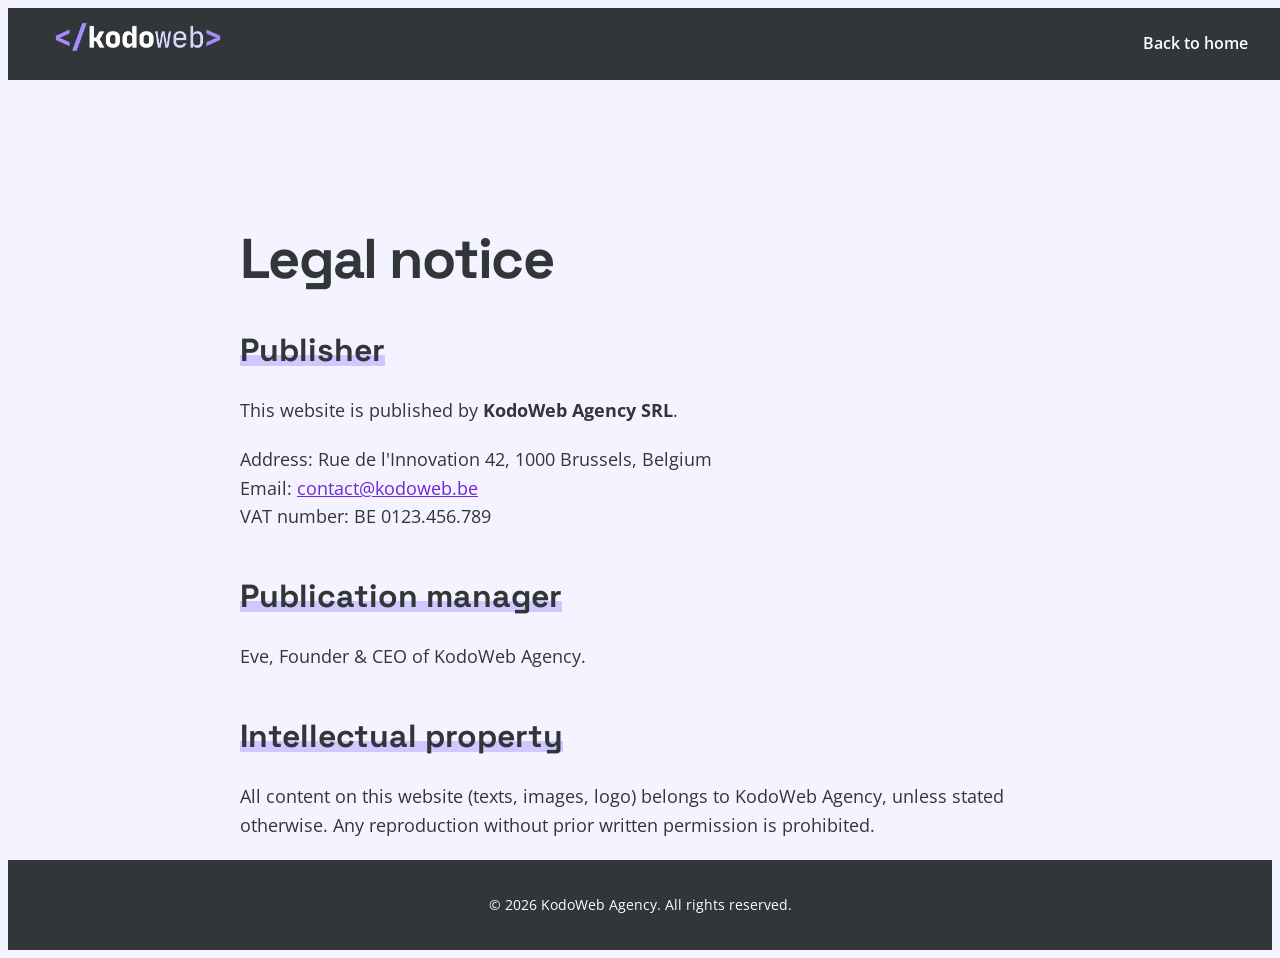
==== legal.html @ 975e2856 "feat: add legal notice page linked from the footer Co-Authored-By: Claude Opus 5.5 <noreply@anthropi" ====
<!DOCTYPE html>
<html lang="en">
  <head>
    <meta charset="UTF-8">
    <meta name="viewport" content="width=device-width, initial-scale=1.0">

    <title>Legal notice – KodoWeb Agency</title>
    <meta name="description" content="Legal notice of KodoWeb Agency: publisher, address, contact and VAT number.">

    <link rel="preconnect" href="https://fonts.googleapis.com">
    <link rel="preconnect" href="https://fonts.gstatic.com" crossorigin>
    <link href="https://fonts.googleapis.com/css2?family=Open+Sans:ital,wght@0,300..800;1,300..800&family=Space+Grotesk:wght@300..700&display=swap" rel="stylesheet">
    <link rel="stylesheet" href="assets/css/reset.css">
    <link rel="stylesheet" href="assets/css/base.css">
    <link rel="stylesheet" href="assets/css/header.css">
    <link rel="stylesheet" href="assets/css/sections.css">
    <link rel="stylesheet" href="assets/css/legal.css">
    <link rel="stylesheet" href="assets/css/footer.css">
  </head>
  <body>
    <header>
      <nav class="container">
        <a href="index.html" class="logo">
          <img src="./assets/img/logo/kodoweb-logo-transparent-blanc.png" alt="KodoWeb Agency" width="360" height="138">
        </a>

        <a href="index.html" class="back-home">Back to home</a>
      </nav>
    </header>

    <main>
      <section class="section legal container">
        <h1>Legal notice</h1>

        <h2>Publisher</h2>
        <p>This website is published by <strong>KodoWeb Agency SRL</strong>.</p>
        <p>
          Address: Rue de l'Innovation 42, 1000 Brussels, Belgium<br>
          Email: <a href="mailto:contact@kodoweb.be">contact@kodoweb.be</a><br>
          VAT number: BE 0123.456.789
        </p>

        <h2>Publication manager</h2>
        <p>Eve, Founder &amp; CEO of KodoWeb Agency.</p>

        <h2>Intellectual property</h2>
        <p>All content on this website (texts, images, logo) belongs to KodoWeb Agency, unless stated otherwise. Any reproduction without prior written permission is prohibited.</p>
      </section>
    </main>

    <footer>
      <p>&copy; 2026 KodoWeb Agency. All rights reserved.</p>
    </footer>
  </body>
</html>
---- assets/css/base.css ----
:root {
  --school-bus-yellow: #fddb00;
  --white: #ffffff;
  --air-force-blue: #568ea3;
  --sky-blue: #68c3d4;
  --onyx: #313638;
  --kodo-violet: #a78bfa;
  --kodo-violet-dark: #6d28d9;
  --kodo-lavender: #ddd6fe;
  --kodo-mist: #f5f3ff;
  --air-force-blue-dark: color-mix(in oklab, var(--air-force-blue), black 25%);
  --font-family: 'Open Sans', sans-serif;
  --font-family-heading: 'Space Grotesk', sans-serif;
  --space-section: 100px;
  --space-block: 40px;
  --space-text: 20px;
  --gutter: 20px;
  --width-narrow: 500px;
  --text-h2: 3.5rem;
  --text-h3: 2rem;
  --text-lead: 1.25rem;
  --text-body: 1.125rem;
  --text-ui: 1rem;
  --text-small: 0.875rem;
}

html {
  scroll-behavior: smooth;
}

section[id] {
  scroll-margin-top: 100px;
}

/** General elements and typography **/
body {
  font-family: var(--font-family);
  line-height: 1.6;
  color: var(--onyx);
  background-color: color-mix(in oklab, var(--kodo-lavender), white 70%);
  }

h1, h2, h3, h4, h5, h6 {
  font-family: var(--font-family-heading);
}

h1 {
  font-size: clamp(4.5rem, 15vw, 12rem);
  line-height: 0.9;
  letter-spacing: -0.03em;
}

h2 {
  font-size: var(--text-h2);
  font-weight: 700;
  margin-bottom: var(--space-block);
  text-decoration: underline;
  text-decoration-color: color-mix(in oklab, var(--kodo-violet), white 50%);
  text-decoration-thickness: 0.35em;
  text-underline-offset: -0.2em;
  text-decoration-skip-ink: none;
}

h3 {
  font-size: var(--text-h3);
}

strong {
  font-weight: 700;
}

.container {
  max-width: 1360px;
  margin: 0 auto;
  padding: 0 var(--gutter);
}

/* Responsive */
@media (max-width: 768px) {
  :root {
    --space-section: 60px;
    --text-h2: 2.5rem;
    --text-h3: 1.5rem;
    --text-lead: 1.125rem;
    --text-body: 1rem;
  }
}
---- assets/css/header.css ----
header {
  background: var(--onyx);
  padding: 10px var(--gutter);
  position: fixed;
  box-sizing: border-box;
  width: 100%;
  z-index: 1000;
}

header nav {
  display: flex;
  align-items: center;
  max-width: 1360px;
  margin: 0 auto;
}

header .logo {
  display: inline-block;
  font-size: 1.5rem;
  text-decoration: none;
}

header .logo img {
  max-width: 180px;
  height: auto;
}

header .nav-links {
  margin-left: auto;
}

header .nav-links li {
  display: inline-block;
  margin: 0 0 0 20px;
}

header .nav-links a {
  position: relative;
  padding-bottom: 4px;
  color: var(--white);
  text-decoration: none;
  font-weight: 600;
  transition: color 0.3s;
}

header .nav-links a:hover {
  color: var(--school-bus-yellow);
}

header .nav-links a::after {
  content: "";
  position: absolute;
  left: 0;
  bottom: 0;
  width: 100%;
  height: 3px;
  background: var(--school-bus-yellow);
  transform: scaleX(0);
  transform-origin: left;
  transition: transform 0.3s ease;
}

header .nav-links a:hover::after,
header .nav-links a:focus-visible::after {
  transform: scaleX(1);
}

.burger {
  display: none;
  padding: 0;
  border: none;
  background: transparent;
}

.burger:focus-visible {
  outline: 2px solid var(--school-bus-yellow);
  outline-offset: 5px;
}

/* Responsive */
@media (max-width: 768px) {
  header .container {
    padding-left: 10px;
    padding-right: 10px;
  }

  .nav-links {
    position: absolute;
    top: 100%;
    right: 0;
    background-color: var(--onyx);
    width: 100%;
    height: 100vh;
    transform: translateX(100%);
    visibility: hidden;
  }

  header .nav-links li {
    display: block;
    margin: 20px;
  }

  .nav-links.nav-active {
    transform: translateX(0);
    visibility: visible;
  }

  .burger {
    display: flex;
    flex-direction: column;
    justify-content: space-between;
    height: 21px;
    cursor: pointer;
    margin-left: auto;
  }

  .burger span {
    display: block;
    height: 3px;
    width: 25px;
    background-color: var(--white);
    border-radius: 3px;
    transition: all 0.3s ease-in-out;
  }

  .burger.toggle span:nth-child(1) {
    transform: rotate(45deg) translate(5px, 5px);
  }

  .burger.toggle span:nth-child(2) {
    opacity: 0;
  }

  .burger.toggle span:nth-child(3) {
    transform: rotate(-45deg) translate(5px, -5px);
  }
}
---- assets/css/legal.css ----
header .back-home {
  margin-left: auto;
  color: var(--white);
  text-decoration: none;
  font-weight: 600;
  transition: color 0.3s;
}

header .back-home:hover,
header .back-home:focus-visible {
  color: var(--school-bus-yellow);
}

/* Leave room for the fixed header */
.legal {
  max-width: 800px;
  padding-top: calc(var(--space-section) + 80px);
  text-align: left;
}

.legal h1 {
  font-size: var(--text-h2);
  margin-bottom: var(--space-block);
}

.legal h2 {
  font-size: var(--text-h3);
  margin: var(--space-block) 0 var(--space-text);
}

.legal p {
  margin-bottom: var(--space-text);
  font-size: var(--text-body);
}

.legal a {
  color: var(--kodo-violet-dark);
}
---- assets/css/footer.css ----
footer {
  padding: 20px 0;
  background: var(--onyx);
  text-align: center;
  font-size: var(--text-small);
  color: var(--white);
}

footer a {
  color: var(--kodo-lavender);
}

footer a:hover,
footer a:focus-visible {
  color: var(--school-bus-yellow);
}
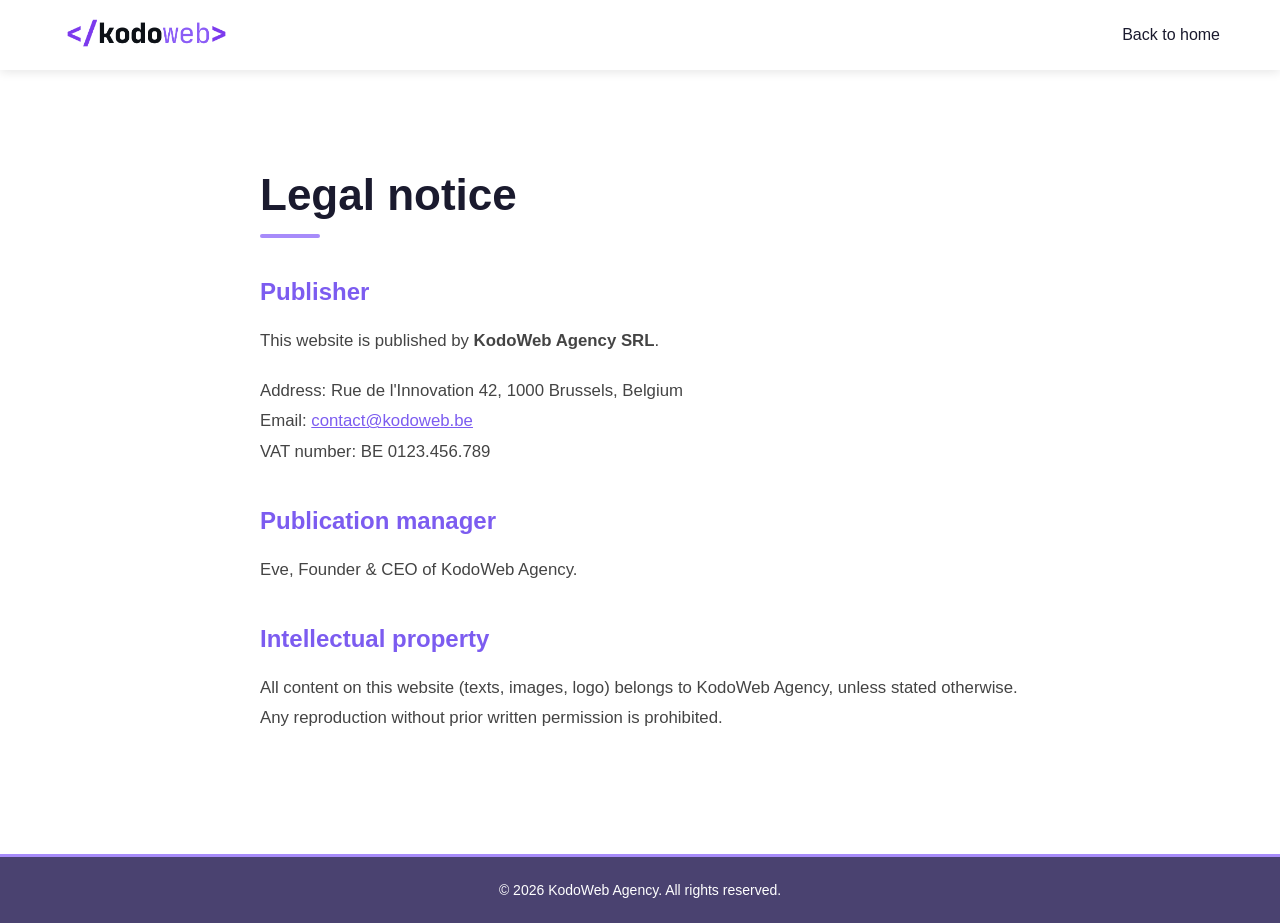
==== commit 965d50f0: "Merge branch 'main' into feature/legal-notice Adapt the legal page to the new CSS structure from #16" ====
--- a/legal.html
+++ b/legal.html
@@ -10,10 +10,8 @@
     <link rel="preconnect" href="https://fonts.googleapis.com">
     <link rel="preconnect" href="https://fonts.gstatic.com" crossorigin>
     <link href="https://fonts.googleapis.com/css2?family=Open+Sans:ital,wght@0,300..800;1,300..800&family=Space+Grotesk:wght@300..700&display=swap" rel="stylesheet">
-    <link rel="stylesheet" href="assets/css/reset.css">
-    <link rel="stylesheet" href="assets/css/base.css">
+    <link rel="stylesheet" href="assets/css/variables.css">
     <link rel="stylesheet" href="assets/css/header.css">
-    <link rel="stylesheet" href="assets/css/sections.css">
     <link rel="stylesheet" href="assets/css/legal.css">
     <link rel="stylesheet" href="assets/css/footer.css">
   </head>
@@ -21,7 +19,7 @@
     <header>
       <nav class="container">
         <a href="index.html" class="logo">
-          <img src="./assets/img/logo/kodoweb-logo-transparent-blanc.png" alt="KodoWeb Agency" width="360" height="138">
+          <img src="./assets/img/logo/kodoweb-logo-transparent-pour-fond-clair.png" alt="KodoWeb Agency" width="360" height="138">
         </a>
 
         <a href="index.html" class="back-home">Back to home</a>
--- a/assets/css/variables.css
+++ b/assets/css/variables.css
@@ -0,0 +1,6 @@
+:root {
+  --violet: #a78bfa;
+  --violet-fonce: #7c5cf0;
+  --texte: #1a1a2e;
+  --fond: #ffffff;
+}
--- a/assets/css/header.css
+++ b/assets/css/header.css
@@ -1,137 +1,97 @@
+* {
+  margin: 0;
+  padding: 0;
+  box-sizing: border-box;
+}
+html {
+  scroll-behavior: smooth;
+  scroll-padding-top: 80px;
+}
+body {
+  font-family: "Segoe UI", sans-serif;
+  color: var(--texte);
+  background-color: var(--fond);
+}
 header {
-  background: var(--onyx);
-  padding: 10px var(--gutter);
-  position: fixed;
-  box-sizing: border-box;
-  width: 100%;
-  z-index: 1000;
+  position: sticky;
+  top: 0;
+  z-index: 100;
+  background-color: var(--fond);
+  box-shadow: 0 2px 10px rgba(0, 0, 0, 0.1);
+}
+.container {
+  max-width: 1200px;
+  margin: auto;
+  padding: 0 20px;
+}
+nav {
+  position: relative;
+  display: flex;
+  justify-content: space-between;
+  align-items: center;
+  height: 70px;
+}
+.logo img {
+  display: block;
+  height: 40px;
+  width: auto;
+}
+/* menu */
+.nav-links {
+  display: flex;
+  gap: 30px;
+  list-style: none;
+}
+.nav-links a {
+  text-decoration: none;
+  color: var(--texte);
+  font-weight: 500;
+}
+.nav-links a:hover {
+  color: var(--violet);
+  text-decoration: underline;
+}
+/* menu burger */
+.burger {
+  display: none;
+  background: none;
+  border: none;
+  cursor: pointer;
+}
+.burger span {
+  display: block;
+  width: 25px;
+  height: 3px;
+  margin: 5px 0;
+  background-color: var(--texte);
 }
 
-header nav {
-  display: flex;
-  align-items: center;
-  max-width: 1360px;
-  margin: 0 auto;
-}
-
-header .logo {
-  display: inline-block;
-  font-size: 1.5rem;
-  text-decoration: none;
-}
-
-header .logo img {
-  max-width: 180px;
-  height: auto;
-}
-
-header .nav-links {
-  margin-left: auto;
-}
-
-header .nav-links li {
-  display: inline-block;
-  margin: 0 0 0 20px;
-}
-
-header .nav-links a {
-  position: relative;
-  padding-bottom: 4px;
-  color: var(--white);
-  text-decoration: none;
-  font-weight: 600;
-  transition: color 0.3s;
-}
-
-header .nav-links a:hover {
-  color: var(--school-bus-yellow);
-}
-
-header .nav-links a::after {
-  content: "";
-  position: absolute;
-  left: 0;
-  bottom: 0;
-  width: 100%;
-  height: 3px;
-  background: var(--school-bus-yellow);
-  transform: scaleX(0);
-  transform-origin: left;
-  transition: transform 0.3s ease;
-}
-
-header .nav-links a:hover::after,
-header .nav-links a:focus-visible::after {
-  transform: scaleX(1);
-}
-
-.burger {
-  display: none;
-  padding: 0;
-  border: none;
-  background: transparent;
-}
-
-.burger:focus-visible {
-  outline: 2px solid var(--school-bus-yellow);
-  outline-offset: 5px;
-}
-
-/* Responsive */
 @media (max-width: 768px) {
-  header .container {
-    padding-left: 10px;
-    padding-right: 10px;
+  .burger {
+    display: block;
   }
 
   .nav-links {
+    display: none;
     position: absolute;
-    top: 100%;
-    right: 0;
-    background-color: var(--onyx);
+    top: 70px;
+    left: 0;
     width: 100%;
-    height: 100vh;
-    transform: translateX(100%);
-    visibility: hidden;
+    flex-direction: column;
+    gap: 0;
+    background-color: var(--fond);
   }
 
-  header .nav-links li {
-    display: block;
-    margin: 20px;
+  .nav-links.open {
+    display: flex;
   }
 
-  .nav-links.nav-active {
-    transform: translateX(0);
-    visibility: visible;
+  .nav-links li {
+    border-top: 1px solid #eee;
   }
 
-  .burger {
-    display: flex;
-    flex-direction: column;
-    justify-content: space-between;
-    height: 21px;
-    cursor: pointer;
-    margin-left: auto;
+  .nav-links a {
+    display: block;
+    padding: 15px 20px;
   }
-
-  .burger span {
-    display: block;
-    height: 3px;
-    width: 25px;
-    background-color: var(--white);
-    border-radius: 3px;
-    transition: all 0.3s ease-in-out;
-  }
-
-  .burger.toggle span:nth-child(1) {
-    transform: rotate(45deg) translate(5px, 5px);
-  }
-
-  .burger.toggle span:nth-child(2) {
-    opacity: 0;
-  }
-
-  .burger.toggle span:nth-child(3) {
-    transform: rotate(-45deg) translate(5px, -5px);
-  }
-}
+}
--- a/assets/css/legal.css
+++ b/assets/css/legal.css
@@ -1,38 +1,48 @@
-header .back-home {
-  margin-left: auto;
-  color: var(--white);
+.back-home {
+  color: var(--texte);
   text-decoration: none;
-  font-weight: 600;
-  transition: color 0.3s;
+  font-weight: 500;
+}
+.back-home:hover,
+.back-home:focus-visible {
+  color: var(--violet);
+  text-decoration: underline;
 }
 
-header .back-home:hover,
-header .back-home:focus-visible {
-  color: var(--school-bus-yellow);
+.legal {
+  max-width: 800px;
+  padding: 100px 20px;
+}
+.legal h1 {
+  font-size: clamp(2rem, 4vw, 2.75rem);
+  margin-bottom: 40px;
+}
+.legal h1::after {
+  content: "";
+  display: block;
+  width: 60px;
+  height: 4px;
+  background: var(--violet);
+  border-radius: 4px;
+  margin-top: 14px;
+}
+.legal h2 {
+  font-size: 1.5rem;
+  margin: 40px 0 20px;
+  color: var(--violet-fonce);
+}
+.legal p {
+  margin-bottom: 20px;
+  line-height: 1.8;
+  font-size: 1.05rem;
+  color: #444;
+}
+.legal a {
+  color: var(--violet-fonce);
 }
 
-/* Leave room for the fixed header */
-.legal {
-  max-width: 800px;
-  padding-top: calc(var(--space-section) + 80px);
-  text-align: left;
+@media (max-width: 768px) {
+  .legal {
+    padding: 60px 20px;
+  }
 }
-
-.legal h1 {
-  font-size: var(--text-h2);
-  margin-bottom: var(--space-block);
-}
-
-.legal h2 {
-  font-size: var(--text-h3);
-  margin: var(--space-block) 0 var(--space-text);
-}
-
-.legal p {
-  margin-bottom: var(--space-text);
-  font-size: var(--text-body);
-}
-
-.legal a {
-  color: var(--kodo-violet-dark);
-}
--- a/assets/css/footer.css
+++ b/assets/css/footer.css
@@ -1,16 +1,17 @@
 footer {
-  padding: 20px 0;
-  background: var(--onyx);
+  padding: 25px;
+  background-color: #4a4270;
+  border-top: 3px solid var(--violet);
   text-align: center;
-  font-size: var(--text-small);
-  color: var(--white);
 }
-
+footer p {
+  color: white;
+  font-size: 14px;
+}
 footer a {
-  color: var(--kodo-lavender);
+  color: var(--violet);
 }
-
 footer a:hover,
 footer a:focus-visible {
-  color: var(--school-bus-yellow);
+  color: white;
 }
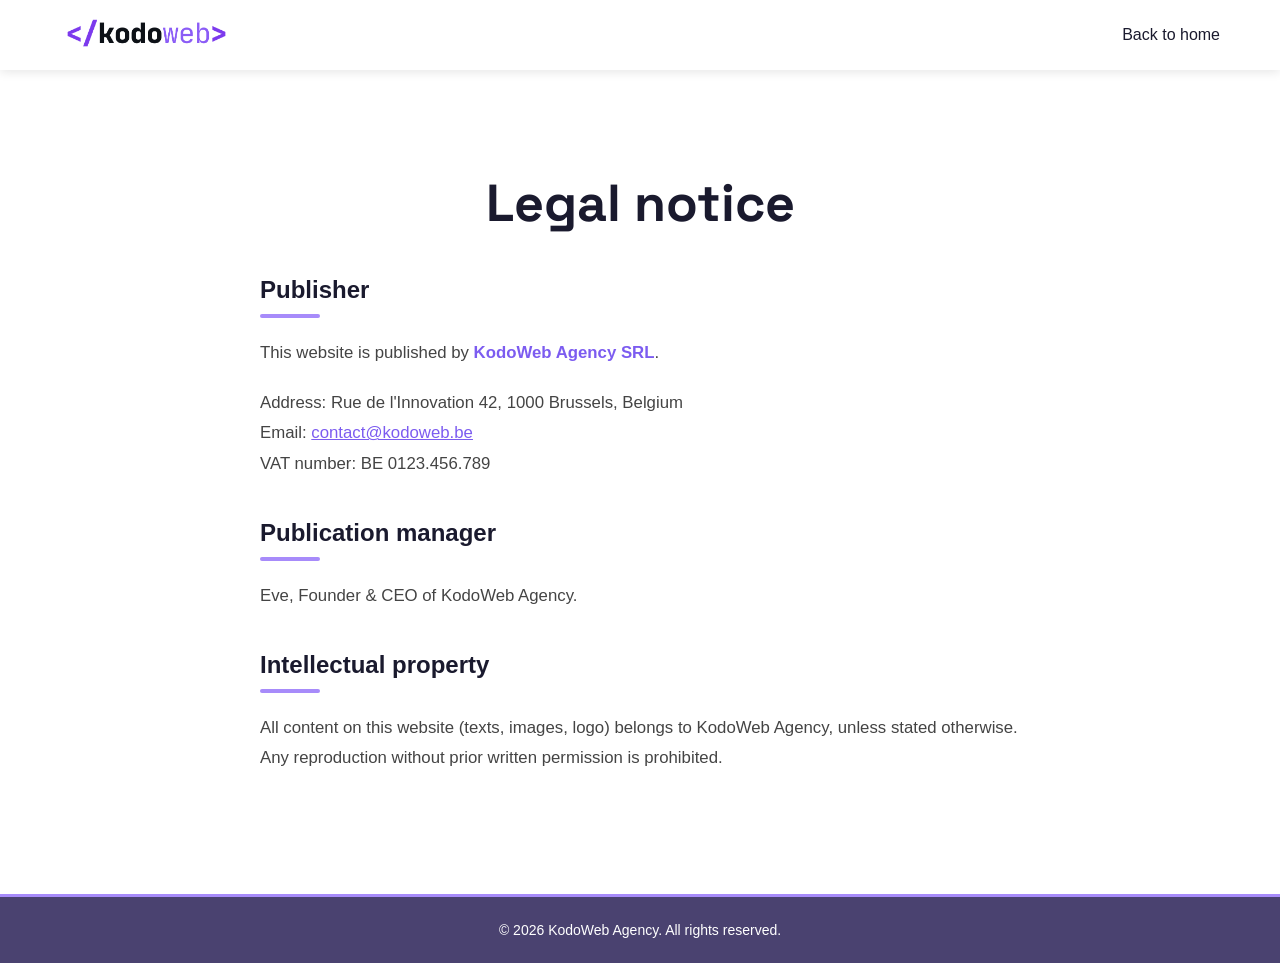
==== commit 60774ab7: "feat: add legal notice page linked from the footer Co-Authored-By: Claude Opus 5.5 <noreply@anthropi" ====
--- a/legal.html
+++ b/legal.html
@@ -12,6 +12,7 @@
     <link href="https://fonts.googleapis.com/css2?family=Open+Sans:ital,wght@0,300..800;1,300..800&family=Space+Grotesk:wght@300..700&display=swap" rel="stylesheet">
     <link rel="stylesheet" href="assets/css/variables.css">
     <link rel="stylesheet" href="assets/css/header.css">
+    <link rel="stylesheet" href="assets/css/aboutus.css">
     <link rel="stylesheet" href="assets/css/legal.css">
     <link rel="stylesheet" href="assets/css/footer.css">
   </head>
@@ -19,7 +20,7 @@
     <header>
       <nav class="container">
         <a href="index.html" class="logo">
-          <img src="./assets/img/logo/kodoweb-logo-transparent-pour-fond-clair.png" alt="KodoWeb Agency" width="360" height="138">
+          <img src="assets/img/logo/kodoweb-logo-transparent-pour-fond-clair.png" alt="KodoWeb Agency" width="360" height="138">
         </a>
 
         <a href="index.html" class="back-home">Back to home</a>
@@ -27,7 +28,7 @@
     </header>
 
     <main>
-      <section class="section legal container">
+      <section class="section legal">
         <h1>Legal notice</h1>
 
         <h2>Publisher</h2>
--- a/assets/css/aboutus.css
+++ b/assets/css/aboutus.css
@@ -0,0 +1,28 @@
+.section {
+  padding: 100px 20px;
+}
+.section h2 {
+  font-size: clamp(2rem, 4vw, 2.75rem);
+  margin-bottom: 40px;
+  text-align: center;
+}
+.section h2::after {
+  content: "";
+  display: block;
+  width: 60px;
+  height: 4px;
+  background: var(--violet);
+  border-radius: 4px;
+  margin: 14px auto 0;
+}
+.about p {
+  max-width: 800px;  
+  margin: 0 auto 20px;
+  line-height: 1.8;
+  font-size: 1.05rem;
+  color: #444;
+}
+.about strong {
+  color: var(--violet-fonce);
+  font-weight: 600;
+}
--- a/assets/css/legal.css
+++ b/assets/css/legal.css
@@ -1,35 +1,29 @@
 .back-home {
+  text-decoration: none;
   color: var(--texte);
-  text-decoration: none;
   font-weight: 500;
 }
-.back-home:hover,
-.back-home:focus-visible {
+.back-home:hover {
   color: var(--violet);
   text-decoration: underline;
 }
-
 .legal {
   max-width: 800px;
-  padding: 100px 20px;
+  margin: 0 auto;
 }
 .legal h1 {
-  font-size: clamp(2rem, 4vw, 2.75rem);
+  font-family: "Space Grotesk", sans-serif;
+  font-size: clamp(2.25rem, 5vw, 3.25rem);
   margin-bottom: 40px;
-}
-.legal h1::after {
-  content: "";
-  display: block;
-  width: 60px;
-  height: 4px;
-  background: var(--violet);
-  border-radius: 4px;
-  margin-top: 14px;
+  text-align: center;
 }
 .legal h2 {
   font-size: 1.5rem;
   margin: 40px 0 20px;
-  color: var(--violet-fonce);
+  text-align: left;
+}
+.legal h2::after {
+  margin: 10px 0 0;
 }
 .legal p {
   margin-bottom: 20px;
@@ -37,12 +31,10 @@
   font-size: 1.05rem;
   color: #444;
 }
+.legal strong {
+  color: var(--violet-fonce);
+  font-weight: 600;
+}
 .legal a {
   color: var(--violet-fonce);
 }
-
-@media (max-width: 768px) {
-  .legal {
-    padding: 60px 20px;
-  }
-}
--- a/assets/css/footer.css
+++ b/assets/css/footer.css
@@ -9,9 +9,8 @@
   font-size: 14px;
 }
 footer a {
+  color: white;
+}
+footer a:hover {
   color: var(--violet);
 }
-footer a:hover,
-footer a:focus-visible {
-  color: white;
-}
